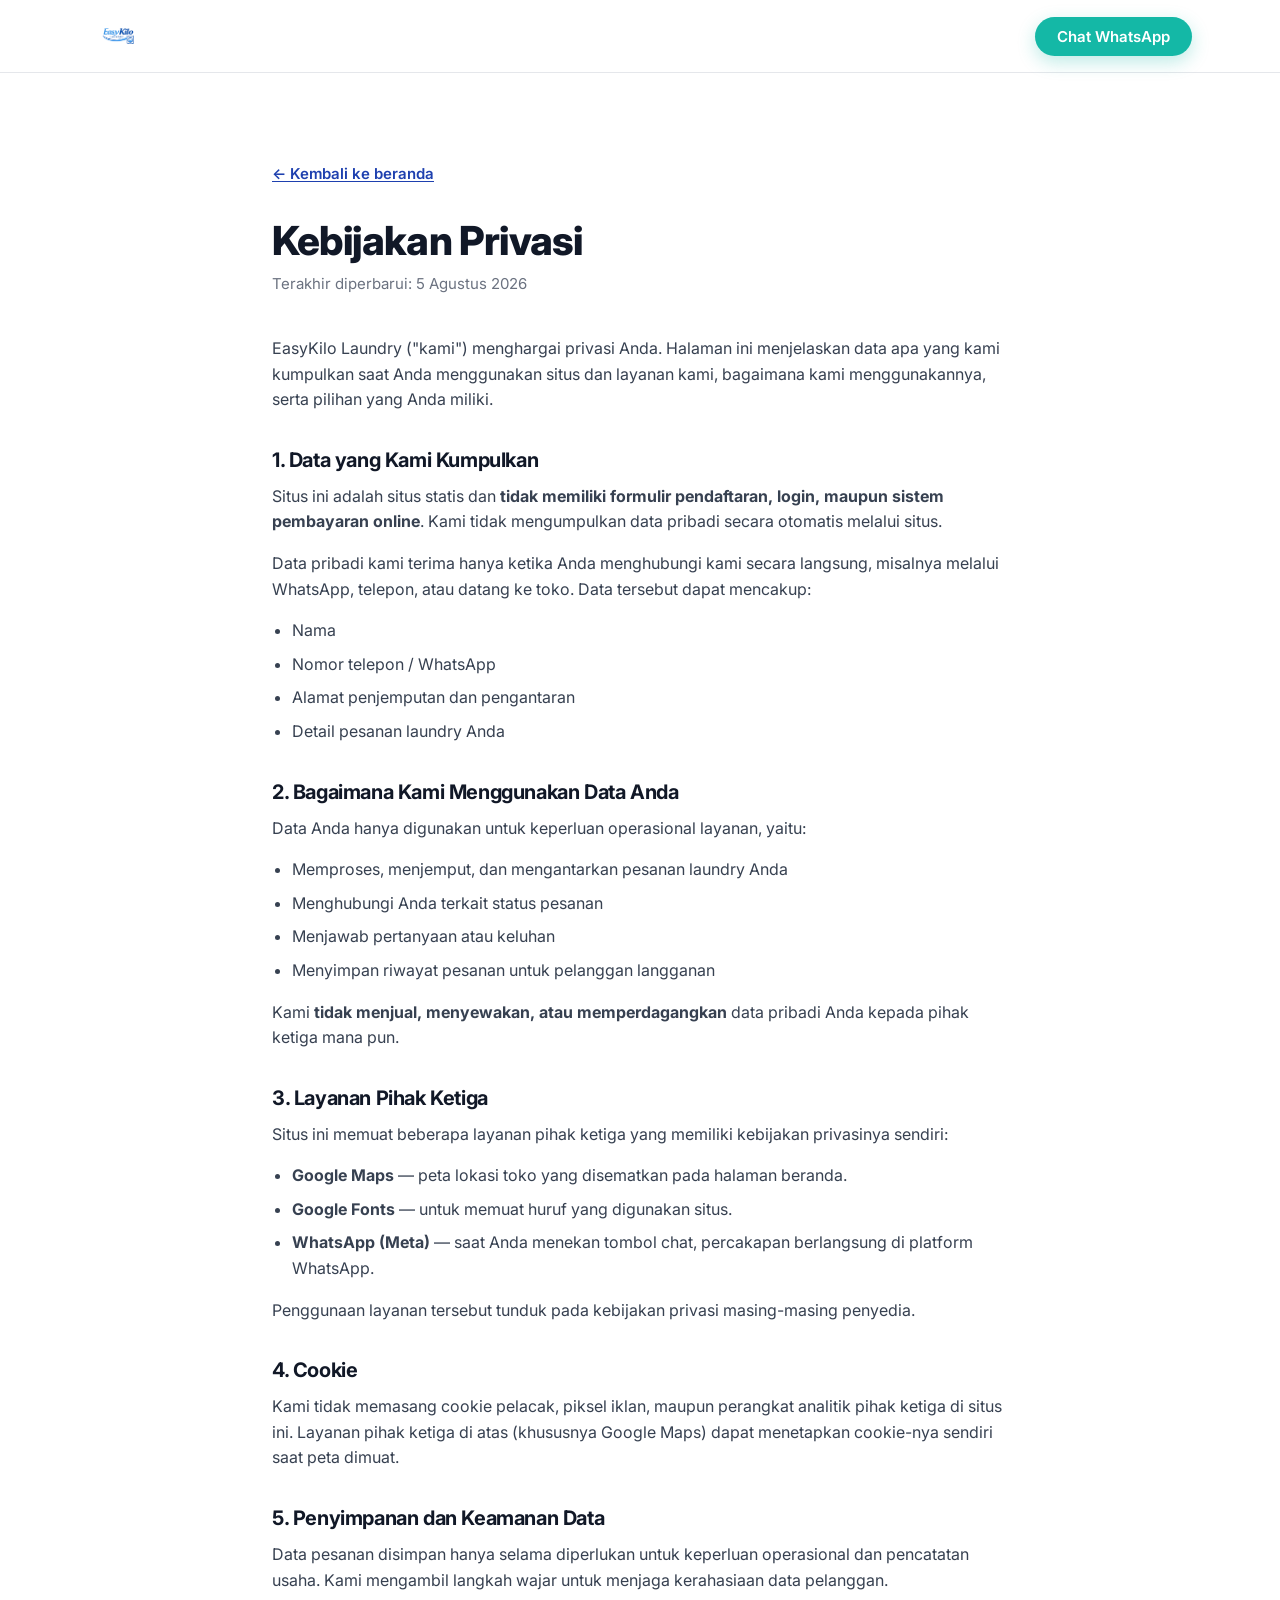
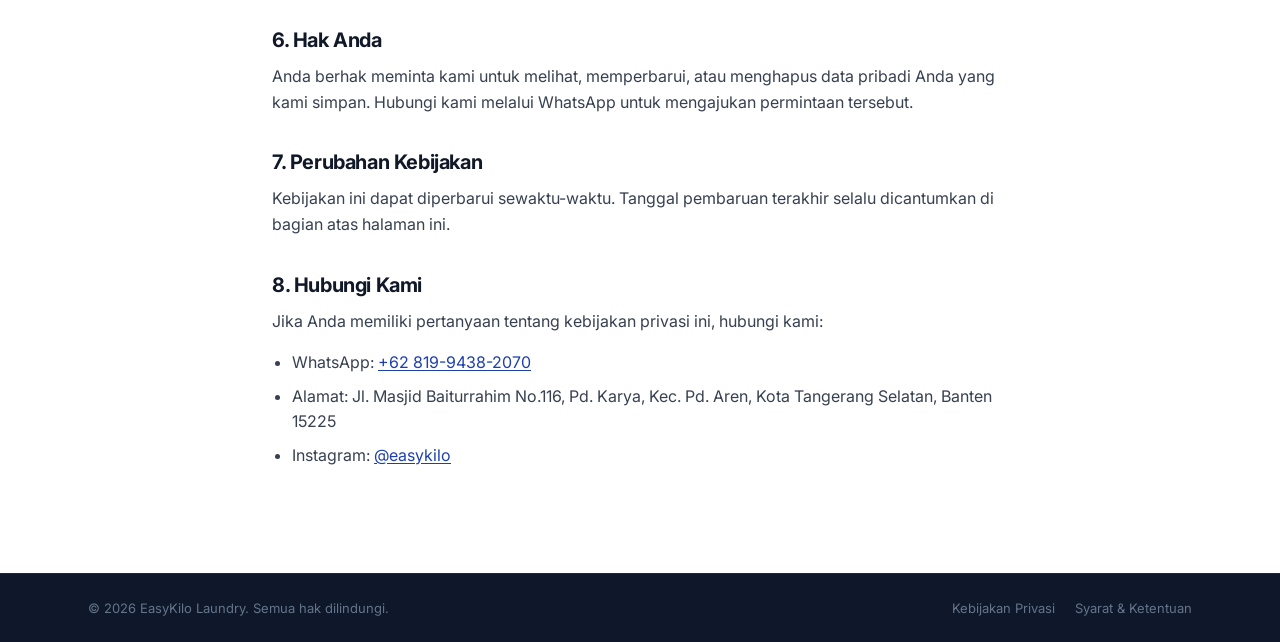
==== privacy-policy.html @ 0fab8c07 "Rebuild as production static site for Vercel - Replace runtime Tailwind CDN with hand-written CSS (n" ====
<!DOCTYPE html>
<html lang="id">
<head>
<meta charset="utf-8">
<meta name="viewport" content="width=device-width, initial-scale=1">
<title>Kebijakan Privasi — EasyKilo Laundry</title>
<meta name="description" content="Kebijakan privasi EasyKilo Laundry: data apa yang kami kumpulkan, bagaimana kami menggunakannya, dan hak Anda sebagai pelanggan.">
<meta name="robots" content="index, follow">
<link rel="canonical" href="https://easykilolaundry.com/privacy-policy">
<link rel="icon" href="/assets/logo.webp" type="image/webp">
<link rel="preconnect" href="https://fonts.googleapis.com">
<link rel="preconnect" href="https://fonts.gstatic.com" crossorigin>
<link href="https://fonts.googleapis.com/css2?family=Inter:wght@400;500;600;700;800&display=swap" rel="stylesheet">
<link rel="stylesheet" href="/styles.css">
</head>
<body>

<header class="header">
  <div class="container header__inner">
    <a href="/" aria-label="EasyKilo Laundry — beranda">
      <img class="header__logo" src="/assets/logo.webp" alt="EasyKilo Laundry" width="150" height="40">
    </a>
    <a class="btn btn--wa btn--pill"
       href="https://wa.me/6281994382070?text=Halo%20EasyKilo%20Laundry%2C%20saya%20ingin%20memesan%20layanan%20laundry."
       target="_blank" rel="noopener">Chat WhatsApp</a>
  </div>
</header>

<main class="section">
  <div class="container">
    <article class="prose">
      <a class="back-link" href="/">← Kembali ke beranda</a>

      <h1>Kebijakan Privasi</h1>
      <p class="updated">Terakhir diperbarui: 5 Agustus 2026</p>

      <p>EasyKilo Laundry ("kami") menghargai privasi Anda. Halaman ini menjelaskan data apa yang kami kumpulkan saat Anda menggunakan situs dan layanan kami, bagaimana kami menggunakannya, serta pilihan yang Anda miliki.</p>

      <h2>1. Data yang Kami Kumpulkan</h2>
      <p>Situs ini adalah situs statis dan <strong>tidak memiliki formulir pendaftaran, login, maupun sistem pembayaran online</strong>. Kami tidak mengumpulkan data pribadi secara otomatis melalui situs.</p>
      <p>Data pribadi kami terima hanya ketika Anda menghubungi kami secara langsung, misalnya melalui WhatsApp, telepon, atau datang ke toko. Data tersebut dapat mencakup:</p>
      <ul>
        <li>Nama</li>
        <li>Nomor telepon / WhatsApp</li>
        <li>Alamat penjemputan dan pengantaran</li>
        <li>Detail pesanan laundry Anda</li>
      </ul>

      <h2>2. Bagaimana Kami Menggunakan Data Anda</h2>
      <p>Data Anda hanya digunakan untuk keperluan operasional layanan, yaitu:</p>
      <ul>
        <li>Memproses, menjemput, dan mengantarkan pesanan laundry Anda</li>
        <li>Menghubungi Anda terkait status pesanan</li>
        <li>Menjawab pertanyaan atau keluhan</li>
        <li>Menyimpan riwayat pesanan untuk pelanggan langganan</li>
      </ul>
      <p>Kami <strong>tidak menjual, menyewakan, atau memperdagangkan</strong> data pribadi Anda kepada pihak ketiga mana pun.</p>

      <h2>3. Layanan Pihak Ketiga</h2>
      <p>Situs ini memuat beberapa layanan pihak ketiga yang memiliki kebijakan privasinya sendiri:</p>
      <ul>
        <li><strong>Google Maps</strong> — peta lokasi toko yang disematkan pada halaman beranda.</li>
        <li><strong>Google Fonts</strong> — untuk memuat huruf yang digunakan situs.</li>
        <li><strong>WhatsApp (Meta)</strong> — saat Anda menekan tombol chat, percakapan berlangsung di platform WhatsApp.</li>
      </ul>
      <p>Penggunaan layanan tersebut tunduk pada kebijakan privasi masing-masing penyedia.</p>

      <h2>4. Cookie</h2>
      <p>Kami tidak memasang cookie pelacak, piksel iklan, maupun perangkat analitik pihak ketiga di situs ini. Layanan pihak ketiga di atas (khususnya Google Maps) dapat menetapkan cookie-nya sendiri saat peta dimuat.</p>

      <h2>5. Penyimpanan dan Keamanan Data</h2>
      <p>Data pesanan disimpan hanya selama diperlukan untuk keperluan operasional dan pencatatan usaha. Kami mengambil langkah wajar untuk menjaga kerahasiaan data pelanggan.</p>

      <h2>6. Hak Anda</h2>
      <p>Anda berhak meminta kami untuk melihat, memperbarui, atau menghapus data pribadi Anda yang kami simpan. Hubungi kami melalui WhatsApp untuk mengajukan permintaan tersebut.</p>

      <h2>7. Perubahan Kebijakan</h2>
      <p>Kebijakan ini dapat diperbarui sewaktu-waktu. Tanggal pembaruan terakhir selalu dicantumkan di bagian atas halaman ini.</p>

      <h2>8. Hubungi Kami</h2>
      <p>Jika Anda memiliki pertanyaan tentang kebijakan privasi ini, hubungi kami:</p>
      <ul>
        <li>WhatsApp: <a href="https://wa.me/6281994382070" target="_blank" rel="noopener">+62 819-9438-2070</a></li>
        <li>Alamat: Jl. Masjid Baiturrahim No.116, Pd. Karya, Kec. Pd. Aren, Kota Tangerang Selatan, Banten 15225</li>
        <li>Instagram: <a href="https://www.instagram.com/easykilo/" target="_blank" rel="noopener">@easykilo</a></li>
      </ul>
    </article>
  </div>
</main>

<footer class="footer">
  <div class="footer__bottom">
    <div class="container footer__bottom-inner">
      <p>© <span id="year">2026</span> EasyKilo Laundry. Semua hak dilindungi.</p>
      <div class="footer__legal">
        <a href="/privacy-policy">Kebijakan Privasi</a>
        <a href="/terms-of-service">Syarat &amp; Ketentuan</a>
      </div>
    </div>
  </div>
</footer>

<script>document.getElementById('year').textContent = new Date().getFullYear();</script>
</body>
</html>
---- styles.css ----
/* ==========================================================================
   EasyKilo Laundry — design tokens
   ========================================================================== */
:root {
  --navy: #1e40af;
  --navy-600: #2563eb;
  --teal: #14b8a6;
  --teal-dark: #0d9488;
  --teal-light: #5eead4;

  --ink: #1f2937;
  --ink-strong: #111827;
  --muted: #6b7280;

  --border: #e5e7eb;
  --bg: #ffffff;
  --bg-soft: #f8fafc;
  --bg-blue: #eff6ff;
  --bg-teal: #f0fdfa;
  --footer-bg: #0f172a;

  --radius: 0.75rem;
  --radius-lg: 1rem;
  --radius-xl: 1.5rem;

  --shadow-sm: 0 1px 2px rgb(15 23 42 / 0.04);
  --shadow: 0 4px 16px rgb(15 23 42 / 0.06);
  --shadow-lg: 0 12px 32px rgb(15 23 42 / 0.10);

  --container: 72rem;
  --header-h: 4.5rem;
}

/* ==========================================================================
   Reset & base
   ========================================================================== */
*,
*::before,
*::after { box-sizing: border-box; }

* { margin: 0; }

html {
  scroll-behavior: smooth;
  scroll-padding-top: calc(var(--header-h) + 1rem);
  -webkit-text-size-adjust: 100%;
}

body {
  font-family: Inter, -apple-system, BlinkMacSystemFont, "Segoe UI", Roboto,
    "Helvetica Neue", Arial, sans-serif;
  color: var(--ink);
  background: var(--bg);
  line-height: 1.6;
  -webkit-font-smoothing: antialiased;
  text-rendering: optimizeLegibility;
}

img {
  display: block;
  max-width: 100%;
  height: auto;
}

a { color: inherit; text-decoration: none; }
ul { list-style: none; padding: 0; }

h1, h2, h3 {
  color: var(--ink-strong);
  line-height: 1.15;
  letter-spacing: -0.02em;
  text-wrap: balance;
}

p { text-wrap: pretty; }

:focus-visible {
  outline: 3px solid var(--teal);
  outline-offset: 3px;
  border-radius: 4px;
}

@media (prefers-reduced-motion: reduce) {
  html { scroll-behavior: auto; }
  *, *::before, *::after {
    animation-duration: 0.01ms !important;
    transition-duration: 0.01ms !important;
  }
}

/* Skip link — keyboard accessibility */
.skip-link {
  position: absolute;
  left: -9999px;
  top: 0;
  z-index: 200;
  background: var(--navy);
  color: #fff;
  padding: 0.75rem 1.25rem;
  border-radius: 0 0 var(--radius) 0;
  font-weight: 600;
}
.skip-link:focus { left: 0; }

/* ==========================================================================
   Layout primitives
   ========================================================================== */
.container {
  width: 100%;
  max-width: var(--container);
  margin-inline: auto;
  padding-inline: 1.5rem;
}
.container--narrow { max-width: 56rem; }

.section { padding-block: clamp(3.5rem, 8vw, 5.5rem); }
.section--soft { background: var(--bg-soft); }
.section--tealfade { background: linear-gradient(180deg, #fff 0%, var(--bg-teal) 100%); }

.section__head {
  text-align: center;
  max-width: 42rem;
  margin-inline: auto;
  margin-bottom: clamp(2.5rem, 5vw, 3.5rem);
}
.section__title { font-size: clamp(1.875rem, 1.2rem + 2.6vw, 2.5rem); font-weight: 800; }
.section__sub { color: var(--muted); font-size: 1.0625rem; margin-top: 0.75rem; }

/* ==========================================================================
   Buttons
   ========================================================================== */
.btn {
  display: inline-flex;
  align-items: center;
  justify-content: center;
  gap: 0.5rem;
  font-weight: 600;
  font-size: 1rem;
  line-height: 1;
  padding: 1rem 1.75rem;
  border-radius: var(--radius);
  transition: background-color 0.18s ease, transform 0.18s ease, box-shadow 0.18s ease;
  will-change: transform;
}
.btn:hover { transform: translateY(-2px); }
.btn:active { transform: translateY(0); }

.btn--wa {
  background: var(--teal);
  color: #fff;
  box-shadow: 0 6px 18px rgb(20 184 166 / 0.28);
}
.btn--wa:hover { background: var(--teal-dark); box-shadow: 0 10px 24px rgb(20 184 166 / 0.34); }

.btn--navy {
  background: var(--navy);
  color: #fff;
  box-shadow: 0 6px 18px rgb(30 64 175 / 0.24);
}
.btn--navy:hover { background: #1b399c; }

.btn--pill { border-radius: 999px; padding: 0.75rem 1.375rem; font-size: 0.9375rem; }

/* ==========================================================================
   Header
   ========================================================================== */
.header {
  position: sticky;
  top: 0;
  z-index: 100;
  background: rgb(255 255 255 / 0.9);
  backdrop-filter: saturate(180%) blur(12px);
  border-bottom: 1px solid var(--border);
}
.header__inner {
  min-height: var(--header-h);
  display: flex;
  align-items: center;
  justify-content: space-between;
  gap: 1rem;
}
.header__logo { height: 2.5rem; width: auto; }

.nav {
  display: none;
  gap: 1.75rem;
  font-size: 0.9375rem;
  font-weight: 500;
  color: var(--muted);
}
.nav a { transition: color 0.15s ease; }
.nav a:hover { color: var(--navy); }
@media (min-width: 62rem) { .nav { display: flex; } }

/* ==========================================================================
   Hero
   ========================================================================== */
.hero { background: var(--bg-soft); padding-block: clamp(3rem, 7vw, 5rem); }
.hero__grid {
  display: grid;
  gap: clamp(2.5rem, 5vw, 4rem);
  align-items: center;
}
@media (min-width: 56rem) {
  .hero__grid { grid-template-columns: 1fr 1fr; }
}

.hero__title {
  font-size: clamp(2.125rem, 1.2rem + 3.6vw, 3.25rem);
  font-weight: 800;
}
.hero__lead {
  color: #4b5563;
  font-size: clamp(1rem, 0.95rem + 0.3vw, 1.1875rem);
  margin-top: 1.25rem;
}

.pills { display: grid; gap: 0.75rem; margin-top: 1.75rem; }
.pill {
  display: flex;
  align-items: center;
  gap: 0.75rem;
  background: #fff;
  border: 1px solid var(--border);
  border-radius: 999px;
  padding: 0.8125rem 1.25rem;
  font-weight: 500;
  box-shadow: var(--shadow-sm);
}

.hero__cta { margin-top: 1.75rem; }

.hero__media {
  border-radius: var(--radius-xl);
  overflow: hidden;
  box-shadow: var(--shadow-lg);
}
.hero__media img { width: 100%; object-fit: cover; }

/* Teal check icon */
.check { color: var(--teal); flex-shrink: 0; }

/* ==========================================================================
   Cards / grids
   ========================================================================== */
.grid { display: grid; gap: 1.5rem; }
.grid--2 { grid-template-columns: 1fr; }
.grid--3 { grid-template-columns: 1fr; }
@media (min-width: 40rem) { .grid--2 { grid-template-columns: repeat(2, 1fr); } }
@media (min-width: 56rem) { .grid--3 { grid-template-columns: repeat(3, 1fr); } }

.card {
  background: #fff;
  border: 1px solid var(--border);
  border-radius: var(--radius-lg);
  padding: 2rem;
  box-shadow: var(--shadow-sm);
  transition: transform 0.2s ease, box-shadow 0.2s ease;
}
.card:hover { transform: translateY(-4px); box-shadow: var(--shadow); }
.card__icon { font-size: 2.75rem; line-height: 1; margin-bottom: 1rem; }
.card__title { font-size: 1.1875rem; font-weight: 700; margin-bottom: 0.5rem; }
.card__text { color: var(--muted); }
.card--center { text-align: center; }

/* Testimonials */
.quote {
  background: #fff;
  border: 1px solid var(--border);
  border-radius: var(--radius-lg);
  padding: 1.75rem;
  box-shadow: var(--shadow-sm);
}
.quote__stars { color: #facc15; letter-spacing: 0.15em; margin-bottom: 0.75rem; }
.quote__text { font-style: italic; color: #374151; }
.quote__author { font-weight: 600; margin-top: 0.75rem; font-size: 0.9375rem; }

/* ==========================================================================
   Pricing
   ========================================================================== */
.pricing {
  background: #fff;
  border: 1px solid var(--border);
  border-radius: var(--radius-xl);
  box-shadow: var(--shadow);
  padding: clamp(1.5rem, 4vw, 2.5rem);
  display: grid;
  gap: 2.5rem;
}

.plan { background: var(--bg-soft); border-radius: var(--radius-lg); padding: 1.75rem; }
.plan__name { text-align: center; font-size: 1.25rem; font-weight: 700; }
.plan__for { text-align: center; color: var(--muted); font-size: 0.9375rem; margin-top: 0.25rem; }
.plan__price {
  background: linear-gradient(90deg, var(--navy-600), var(--teal));
  color: #fff;
  border-radius: var(--radius);
  text-align: center;
  padding: 2rem 1rem;
  margin-block: 1.25rem;
}
.plan__amount { font-size: clamp(2rem, 1.4rem + 2.4vw, 2.75rem); font-weight: 800; letter-spacing: -0.03em; }
.plan__from { font-size: 0.875rem; opacity: 0.92; }

.ticks { display: grid; gap: 0.625rem; }
.ticks li { display: flex; align-items: flex-start; gap: 0.625rem; color: #374151; }

.subhead { text-align: center; font-size: 1.25rem; font-weight: 700; margin-bottom: 1.5rem; }

.speed {
  border: 1px solid var(--border);
  border-radius: var(--radius);
  padding: 1.5rem 1rem;
  text-align: center;
  background: #fff;
}
.speed__icon { font-size: 1.75rem; }
.speed__name { font-weight: 600; margin-top: 0.5rem; }
.speed__value { color: var(--teal); font-weight: 700; font-size: 1.125rem; }

.info-grid { display: grid; gap: 2rem; }
@media (min-width: 40rem) { .info-grid { grid-template-columns: repeat(2, 1fr); } }
.info__title { font-weight: 700; margin-bottom: 0.875rem; }
.pay { display: flex; gap: 1.5rem; }
.pay__item { text-align: center; }
.pay__icon { font-size: 1.5rem; }
.pay__label { font-size: 0.8125rem; color: var(--muted); }
.hours { color: var(--muted); font-size: 0.9375rem; }
.hours strong { color: var(--ink-strong); }

/* Pickup terms — the flex bug fix lives here: text is wrapped in its own span */
.terms {
  background: var(--bg-blue);
  border: 1px solid #dbeafe;
  border-radius: var(--radius-lg);
  padding: 1.75rem;
}
.terms__title {
  color: var(--navy);
  font-weight: 700;
  font-size: 1.0625rem;
  display: flex;
  align-items: center;
  gap: 0.5rem;
  margin-bottom: 1rem;
}
.terms__list { display: grid; gap: 0.75rem; font-size: 0.9375rem; color: #374151; }
.terms__list li { display: flex; align-items: flex-start; gap: 0.625rem; }

.closing { text-align: center; }
.closing p { color: var(--muted); margin-bottom: 1.25rem; }

/* ==========================================================================
   Feature banner (solid navy)
   ========================================================================== */
.banner {
  background: var(--navy);
  color: #fff;
  padding-block: clamp(3.5rem, 7vw, 4.5rem);
}
.banner h2 { color: #fff; font-size: clamp(1.75rem, 1.2rem + 2.4vw, 2.5rem); font-weight: 800; }
.banner p { color: #c7d7fb; margin-top: 1rem; max-width: 40rem; }
.banner ul { display: grid; gap: 0.75rem; margin-top: 1.75rem; }
.banner li { display: flex; align-items: center; gap: 0.625rem; }
.banner .check { color: var(--teal-light); }

/* ==========================================================================
   Service areas
   ========================================================================== */
.areas { display: grid; gap: 0.875rem; }
@media (min-width: 40rem) { .areas { grid-template-columns: repeat(2, 1fr); } }
.area {
  display: flex;
  align-items: center;
  gap: 0.75rem;
  background: var(--bg-blue);
  border-radius: var(--radius);
  padding: 1rem 1.25rem;
  font-weight: 500;
}
.area svg { color: var(--navy); flex-shrink: 0; }

/* ==========================================================================
   Steps
   ========================================================================== */
.steps { display: grid; gap: 1.5rem; }
@media (min-width: 48rem) { .steps { grid-template-columns: repeat(2, 1fr); } }
@media (min-width: 64rem) { .steps { grid-template-columns: repeat(4, 1fr); } }
.step {
  border: 2px solid var(--teal);
  border-radius: var(--radius-lg);
  padding: 2rem 1.5rem;
  text-align: center;
  background: #fff;
}
.step__num {
  width: 3rem;
  height: 3rem;
  margin-inline: auto;
  margin-bottom: 1rem;
  border-radius: 999px;
  background: var(--teal);
  color: #fff;
  font-weight: 700;
  display: flex;
  align-items: center;
  justify-content: center;
}
.step__title { font-size: 1.0625rem; font-weight: 700; margin-bottom: 0.5rem; }
.step__text { color: var(--muted); font-size: 0.9375rem; }

/* ==========================================================================
   CTA
   ========================================================================== */
.cta {
  background: linear-gradient(90deg, var(--navy-600), var(--teal));
  color: #fff;
  text-align: center;
  padding-block: clamp(3.5rem, 7vw, 5rem);
}
.cta h2 { color: #fff; font-size: clamp(1.75rem, 1.2rem + 2.4vw, 2.5rem); font-weight: 800; }
.cta p { color: #e6f4ff; margin-top: 1rem; margin-bottom: 2rem; }
.cta .btn--wa { background: #fff; color: var(--teal-dark); }
.cta .btn--wa:hover { background: #f0fdfa; }

/* ==========================================================================
   Map
   ========================================================================== */
.map {
  border-radius: var(--radius-xl);
  overflow: hidden;
  border: 1px solid var(--border);
  box-shadow: var(--shadow-sm);
  margin-bottom: 1.75rem;
  aspect-ratio: 16 / 9;
}
.map iframe { width: 100%; height: 100%; border: 0; display: block; }

/* ==========================================================================
   Footer
   ========================================================================== */
.footer { background: var(--footer-bg); color: #cbd5e1; }
.footer__grid {
  display: grid;
  gap: 2.5rem;
  padding-block: clamp(3rem, 6vw, 4rem);
}
@media (min-width: 56rem) { .footer__grid { grid-template-columns: 1.4fr 1fr 1.4fr; } }
.footer__logo {
  height: 2.5rem;
  width: auto;
  margin-bottom: 1rem;
  background: #fff;
  border-radius: 0.5rem;
  padding: 0.375rem 0.625rem;
}
.footer__about { font-size: 0.9375rem; color: #94a3b8; }
.footer h3 { color: #fff; font-size: 1rem; font-weight: 700; margin-bottom: 1rem; }
.footer__links { display: grid; gap: 0.625rem; font-size: 0.9375rem; }
.footer__links a { transition: color 0.15s ease; }
.footer__links a:hover { color: #fff; }
.footer__contact { display: grid; gap: 0.75rem; font-size: 0.9375rem; }
.footer__contact li { display: flex; gap: 0.625rem; align-items: flex-start; }
.footer__contact svg { color: var(--teal); flex-shrink: 0; margin-top: 0.2rem; }
.footer__contact a:hover { color: #fff; }

.footer__bottom { border-top: 1px solid #1e293b; }
.footer__bottom-inner {
  display: flex;
  flex-direction: column;
  gap: 0.75rem;
  align-items: center;
  justify-content: space-between;
  padding-block: 1.5rem;
  font-size: 0.8125rem;
  color: #64748b;
}
@media (min-width: 40rem) { .footer__bottom-inner { flex-direction: row; } }
.footer__legal { display: flex; gap: 1.25rem; }
.footer__legal a:hover { color: #fff; }

/* ==========================================================================
   Floating WhatsApp
   ========================================================================== */
.fab {
  position: fixed;
  right: 1.25rem;
  bottom: 1.25rem;
  z-index: 90;
  width: 3.5rem;
  height: 3.5rem;
  border-radius: 999px;
  background: #25d366;
  color: #fff;
  display: flex;
  align-items: center;
  justify-content: center;
  box-shadow: 0 8px 24px rgb(37 211 102 / 0.4);
  transition: transform 0.2s ease;
}
.fab:hover { transform: scale(1.08); }

/* ==========================================================================
   Legal pages (privacy / terms)
   ========================================================================== */
.prose { max-width: 46rem; margin-inline: auto; }
.prose h1 { font-size: clamp(1.875rem, 1.3rem + 2.2vw, 2.5rem); font-weight: 800; margin-bottom: 0.5rem; }
.prose .updated { color: var(--muted); font-size: 0.9375rem; margin-bottom: 2.5rem; }
.prose h2 { font-size: 1.25rem; font-weight: 700; margin-top: 2.25rem; margin-bottom: 0.75rem; }
.prose p, .prose li { color: #374151; }
.prose p { margin-bottom: 1rem; }
.prose ul { display: grid; gap: 0.5rem; margin-bottom: 1rem; padding-left: 1.25rem; list-style: disc; }
.prose a { color: var(--navy); text-decoration: underline; text-underline-offset: 2px; }
.back-link {
  display: inline-flex;
  align-items: center;
  gap: 0.5rem;
  color: var(--navy);
  font-weight: 600;
  font-size: 0.9375rem;
  margin-bottom: 2rem;
}
.back-link:hover { text-decoration: underline; }
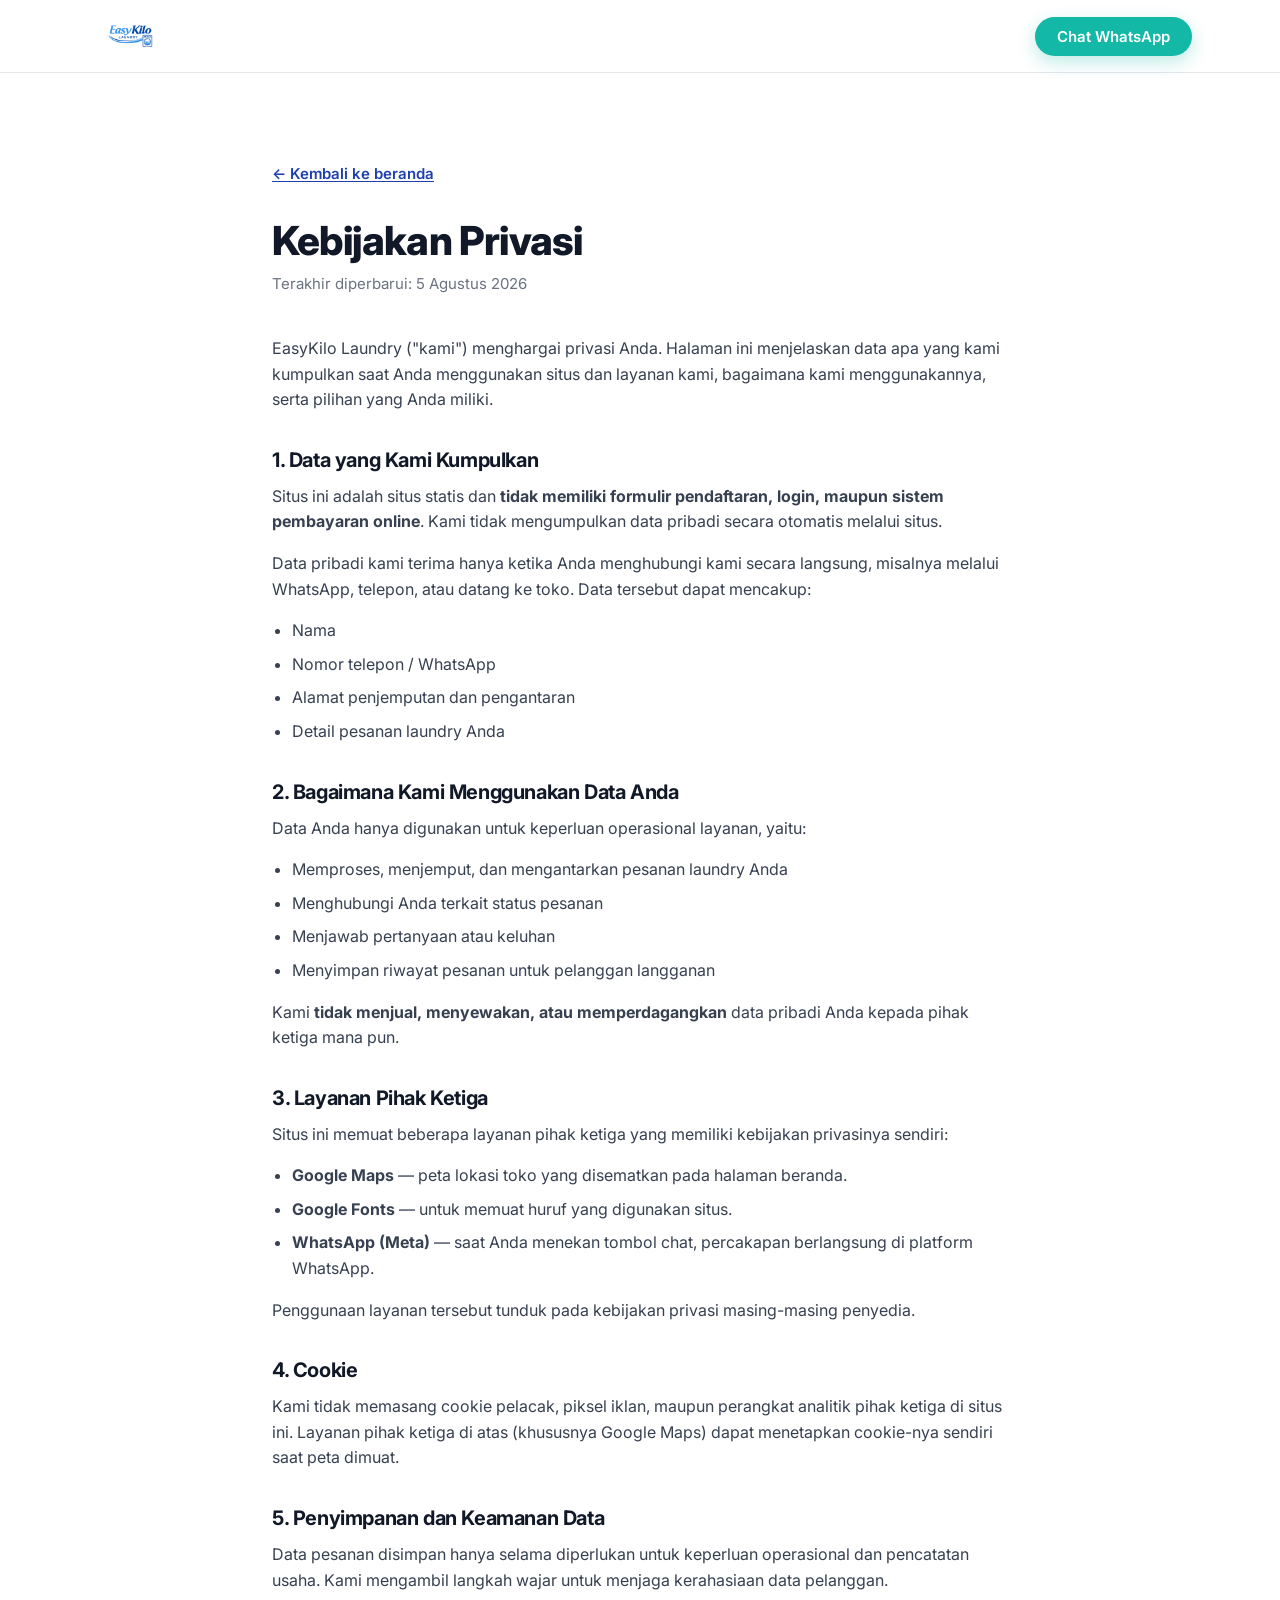
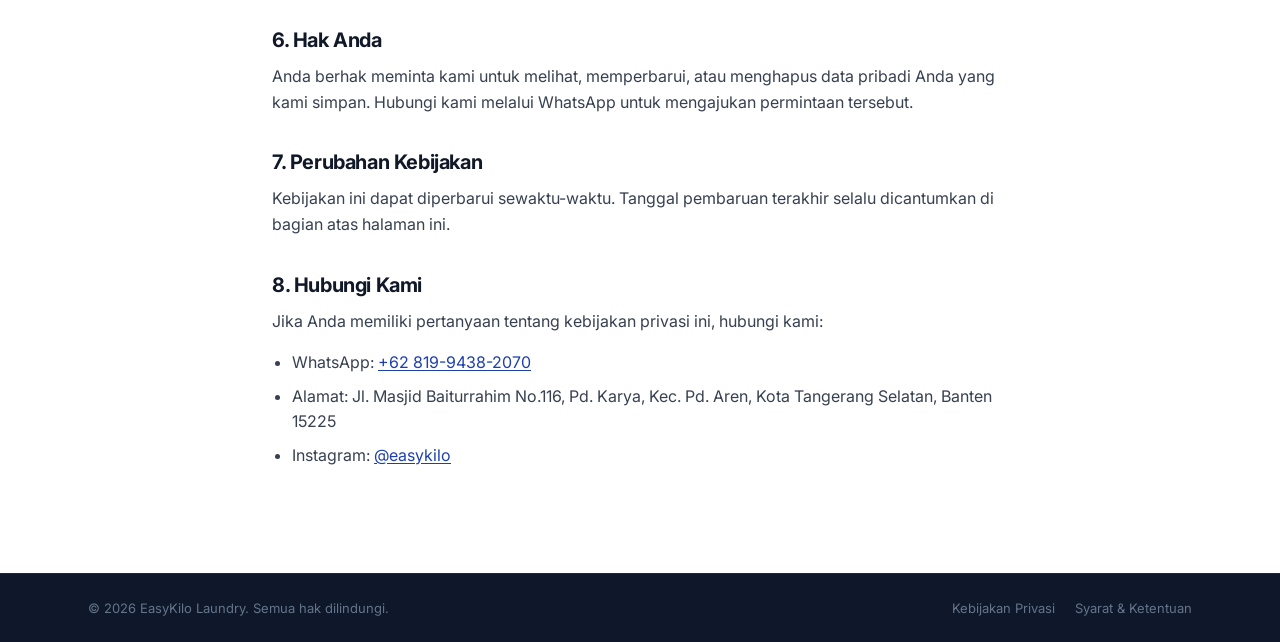
==== commit 907895ba: "Enlarge header logo, fix aspect-ratio mismatch - Header logo 2.5rem -> 3.5rem - width/height attrs s" ====
--- a/privacy-policy.html
+++ b/privacy-policy.html
@@ -18,7 +18,7 @@
 <header class="header">
   <div class="container header__inner">
     <a href="/" aria-label="EasyKilo Laundry — beranda">
-      <img class="header__logo" src="/assets/logo.webp" alt="EasyKilo Laundry" width="150" height="40">
+      <img class="header__logo" src="/assets/logo.webp" alt="EasyKilo Laundry" width="150" height="100">
     </a>
     <a class="btn btn--wa btn--pill"
        href="https://wa.me/6281994382070?text=Halo%20EasyKilo%20Laundry%2C%20saya%20ingin%20memesan%20layanan%20laundry."
--- a/styles.css
+++ b/styles.css
@@ -63,7 +63,7 @@
 }
 
 a { color: inherit; text-decoration: none; }
-ul { list-style: none; padding: 0; }
+ul, ol { list-style: none; padding: 0; }
 
 h1, h2, h3 {
   color: var(--ink-strong);
@@ -179,7 +179,7 @@
   justify-content: space-between;
   gap: 1rem;
 }
-.header__logo { height: 2.5rem; width: auto; }
+.header__logo { height: 3.5rem; width: auto; }
 
 .nav {
   display: none;
@@ -248,6 +248,12 @@
 .grid--3 { grid-template-columns: 1fr; }
 @media (min-width: 40rem) { .grid--2 { grid-template-columns: repeat(2, 1fr); } }
 @media (min-width: 56rem) { .grid--3 { grid-template-columns: repeat(3, 1fr); } }
+
+/* Stacks on mobile, side-by-side once each item has room to breathe */
+.grid--auto { grid-template-columns: 1fr; }
+@media (min-width: 40rem) {
+  .grid--auto { grid-template-columns: repeat(auto-fit, minmax(240px, 1fr)); }
+}
 
 .card {
   background: #fff;
